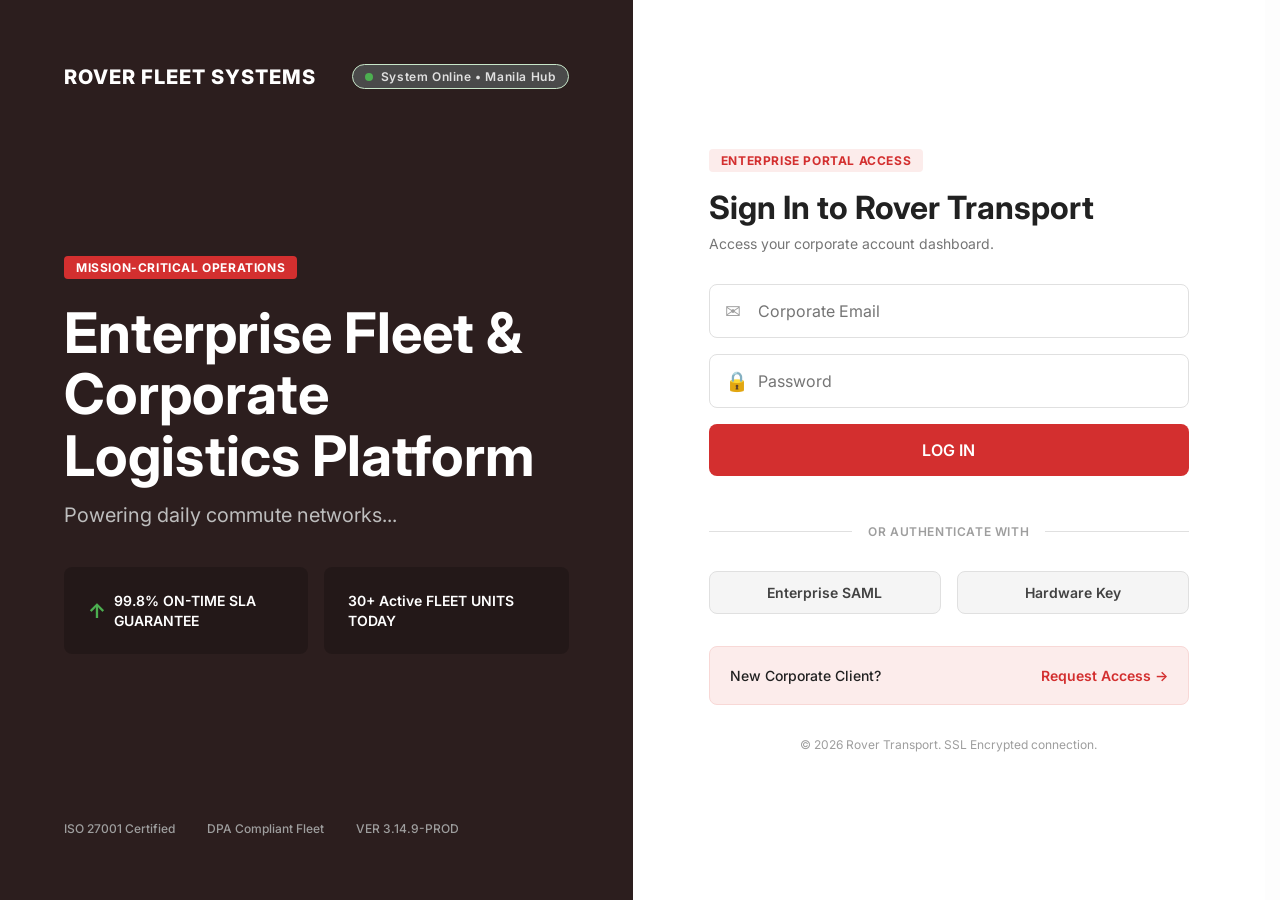
==== active-bookings.html @ 235c9299 "feat(client): implement PB-005/006/017 Active Bookings module with live telematics tracker" ====
<!DOCTYPE html>
<html lang="en">
<head>
    <meta charset="UTF-8">
    <meta name="viewport" content="width=device-width, initial-scale=1.0">
    <title>ROVER | Active Bookings & Live Dispatches</title>
    <link rel="preconnect" href="https://fonts.googleapis.com">
    <link rel="preconnect" href="https://fonts.gstatic.com" crossorigin>
    <link href="https://fonts.googleapis.com/css2?family=Inter:wght@400;500;600;700;800&display=swap" rel="stylesheet">
    <link rel="stylesheet" href="css/base.css">
    <link rel="stylesheet" href="css/style.css">
</head>
<body>
    <div class="app-layout">
        <!-- Sidebar: Client Enterprise Tier -->
        <aside class="sidebar" style="background-color: #2C1E1E;">
            <div class="sidebar-header" style="display: flex; align-items: center; gap: 0.5rem; padding: 24px 24px 20px 24px; border-bottom: 1px solid rgba(255,255,255,0.08); margin-bottom: 16px;">
                <h2 style="margin: 0; font-size: 22px; font-weight: 800; letter-spacing: 0.05em; color: white;">ROVER</h2>
                <span style="background: rgba(255,255,255,0.1); border: 1px solid rgba(255,255,255,0.2); font-size: 0.65rem; padding: 0.25rem 0.5rem; border-radius: 4px; font-weight: 700; letter-spacing: 0.05em; color: white;">ENTERPRISE</span>
            </div>
            <div style="font-size: 10px; color: #A0A0A0; font-weight: 600; letter-spacing: 0.5px; text-transform: uppercase; padding: 0 24px; margin-bottom: 8px;">CLIENT WORKSPACE</div>
            <nav class="sidebar-nav">
                <a href="client.html" class="nav-item">
                    <svg width="18" height="18" viewBox="0 0 24 24" fill="none" stroke="currentColor" stroke-width="2" stroke-linecap="round" stroke-linejoin="round" style="margin-right: 10px;"><rect x="3" y="3" width="7" height="7"></rect><rect x="14" y="3" width="7" height="7"></rect><rect x="14" y="14" width="7" height="7"></rect><rect x="3" y="14" width="7" height="7"></rect></svg>
                    My Dashboard
                </a>
                <a href="request-service.html" class="nav-item">
                    <svg width="18" height="18" viewBox="0 0 24 24" fill="none" stroke="currentColor" stroke-width="2" stroke-linecap="round" stroke-linejoin="round" style="margin-right: 10px;"><circle cx="12" cy="12" r="10"></circle><line x1="12" y1="8" x2="12" y2="16"></line><line x1="8" y1="12" x2="16" y2="12"></line></svg>
                    Request Service
                </a>
                <a href="active-bookings.html" class="nav-item active" style="background-color: #D32F2F; color: #FFFFFF; display: flex; justify-content: space-between; align-items: center;">
                    <span style="display: flex; align-items: center;">
                        <svg width="18" height="18" viewBox="0 0 24 24" fill="none" stroke="currentColor" stroke-width="2" stroke-linecap="round" stroke-linejoin="round" style="margin-right: 10px;"><rect x="1" y="3" width="15" height="13"></rect><polygon points="16 8 20 8 23 11 23 16 16 16 16 8"></polygon><circle cx="5.5" cy="18.5" r="2.5"></circle><circle cx="18.5" cy="18.5" r="2.5"></circle></svg>
                        Active Bookings
                    </span>
                    <span style="background: rgba(255,255,255,0.25); padding: 2px 7px; border-radius: 10px; font-size: 11px; font-weight: 700;">3</span>
                </a>
                <a href="#" class="nav-item">
                    <svg width="18" height="18" viewBox="0 0 24 24" fill="none" stroke="currentColor" stroke-width="2" stroke-linecap="round" stroke-linejoin="round" style="margin-right: 10px;"><rect x="2" y="5" width="20" height="14" rx="2"></rect><line x1="2" y1="10" x2="22" y2="10"></line></svg>
                    Billing &amp; Invoices
                </a>
            </nav>
            <div class="sidebar-footer" style="display: flex; flex-direction: column; gap: 1rem; border-top: 1px solid rgba(255,255,255,0.08); padding: 18px 24px; margin-top: auto;">
                <div style="display: flex; align-items: center; justify-content: space-between;">
                    <div style="display: flex; align-items: center; gap: 0.75rem;">
                        <div class="avatar" style="width: 36px; height: 36px; border-radius: 6px; background: #212121; color: #FFFFFF; display: flex; align-items: center; justify-content: center; font-size: 0.875rem; font-weight: 700; border: 1px solid rgba(255,255,255,0.1);">AL</div>
                        <div style="display: flex; flex-direction: column;">
                            <span id="clientCompanyNameDisplay" style="font-size: 0.875rem; font-weight: 600; color: #FFFFFF; line-height: 1.2;">Apex Logistics Global Inc.</span>
                            <span id="clientNameSidebarDisplay" style="font-size: 0.75rem; color: #9E9E9E; margin-top: 4px;">Rowena Mae Castaneda</span>
                        </div>
                    </div>
                    <button id="clientLogoutBtn" class="logout-btn" title="Log Out">
                        <svg width="20" height="20" viewBox="0 0 24 24" fill="none" stroke="currentColor" stroke-width="2" stroke-linecap="round" stroke-linejoin="round">
                            <path d="M9 21H5a2 2 0 0 1-2-2V5a2 2 0 0 1 2-2h4"></path>
                            <polyline points="16 17 21 12 16 7"></polyline>
                            <line x1="21" y1="12" x2="9" y2="12"></line>
                        </svg>
                    </button>
                </div>
            </div>
        </aside>

        <!-- Main Content Area -->
        <main class="main-content active-bookings-view">
            <!-- Top Navigation Bar -->
            <header class="top-nav" style="height: 64px; background: #FFFFFF; border-bottom: 1px solid #EAEAEA; padding: 0 32px; display: flex; justify-content: space-between; align-items: center; margin: -32px -32px 32px -32px;">
                <div class="nav-search-container" style="display: flex; align-items: center; gap: 12px;">
                    <svg width="16" height="16" viewBox="0 0 24 24" fill="none" stroke="#757575" stroke-width="2" stroke-linecap="round" stroke-linejoin="round"><circle cx="11" cy="11" r="8"></circle><line x1="21" y1="21" x2="16.65" y2="16.65"></line></svg>
                    <input type="text" placeholder="Search active bookings, routes, vehicle telemetry..." style="width: 380px; padding: 8px 14px; border: 1px solid #E0E0E0; border-radius: 6px; font-size: 13px; outline: none; background: #FFFFFF; font-family: inherit;">
                </div>
                <div class="nav-right" style="display: flex; align-items: center; gap: 16px;">
                    <div class="badge pill-badge" style="background: #E8F5E9; border-radius: 16px; padding: 6px 14px; font-size: 12px; font-weight: 600; color: #2E7D32; display: flex; align-items: center; gap: 6px; border: 1px solid #C8E6C9;">
                        <span class="status-dot" style="background: #2E7D32; width: 6px; height: 6px; border-radius: 50%; display: inline-block;"></span>
                        Verified Corporate Tier-1 &bull; Active Agreement
                    </div>
                    <a href="#" style="font-size: 13px; color: #616161; text-decoration: none; font-weight: 600;">Support</a>
                    <div style="position: relative; cursor: pointer; color: #757575; font-size: 1.2rem; display: flex; align-items: center;">
                        <svg width="18" height="18" viewBox="0 0 24 24" fill="none" stroke="currentColor" stroke-width="2" stroke-linecap="round" stroke-linejoin="round"><path d="M18 8A6 6 0 0 0 6 8c0 7-3 9-3 9h18s-3-2-3-9"></path><path d="M13.73 21a2 2 0 0 1-3.46 0"></path></svg>
                        <span style="position: absolute; top: -2px; right: -2px; background: #D32F2F; width: 8px; height: 8px; border-radius: 50%; border: 2px solid #FFFFFF;"></span>
                    </div>
                    <div id="topNavAvatar" class="avatar" style="width: 32px; height: 32px; border-radius: 50%; background: #D32F2F; color: white; display: flex; align-items: center; justify-content: center; font-size: 12px; font-weight: 700;">RC</div>
                </div>
            </header>

            <!-- Page Header -->
            <div class="page-header">
                <div>
                    <h1>
                        Active Bookings &amp; Live Dispatches
                        <span class="manifest-count-badge" id="headerManifestBadge">● 3 Active Manifests</span>
                    </h1>
                    <p class="subtext">Real-time telematics, corridor status, and tracking for corporate fleet units in transit.</p>
                </div>
                <div class="header-actions">
                    <button id="refreshTelemetryBtn" class="btn-ghost" title="Refresh GPS Telemetry">
                        <svg id="refreshIconSvg" width="14" height="14" viewBox="0 0 24 24" fill="none" stroke="currentColor" stroke-width="2" stroke-linecap="round" stroke-linejoin="round"><polyline points="23 4 23 10 17 10"></polyline><polyline points="1 20 1 14 7 14"></polyline><path d="M3.51 9a9 9 0 0 1 14.85-3.36L23 10M1 14l4.64 4.36A9 9 0 0 0 20.49 15"></path></svg>
                        Refresh Telemetry
                    </button>
                    <a href="request-service.html" id="newReservationBtn" class="btn-primary">
                        <svg width="14" height="14" viewBox="0 0 24 24" fill="none" stroke="currentColor" stroke-width="2" stroke-linecap="round" stroke-linejoin="round"><circle cx="12" cy="12" r="10"></circle><line x1="12" y1="8" x2="12" y2="16"></line><line x1="8" y1="12" x2="16" y2="12"></line></svg>
                        + New Reservation Request
                    </a>
                </div>
            </div>

            <!-- 3-Column Metrics Grid -->
            <div class="metrics-grid">
                <!-- Card 1 -->
                <div class="metric-card">
                    <div class="metric-card-content">
                        <span class="metric-card-label">LIVE IN-TRANSIT</span>
                        <div class="metric-card-val" id="metricLiveInTransit">2 Units</div>
                        <div class="metric-card-subtext">
                            <span style="color: #1976D2; font-weight: 700;">● GPS Active</span> &bull; NLEX &amp; SLEX Corridors
                        </div>
                    </div>
                    <div class="metric-card-icon-box icon-box-blue">
                        <svg width="22" height="22" viewBox="0 0 24 24" fill="none" stroke="currentColor" stroke-width="2" stroke-linecap="round" stroke-linejoin="round"><rect x="1" y="3" width="15" height="13"></rect><polygon points="16 8 20 8 23 11 23 16 16 16 16 8"></polygon><circle cx="5.5" cy="18.5" r="2.5"></circle><circle cx="18.5" cy="18.5" r="2.5"></circle></svg>
                    </div>
                </div>

                <!-- Card 2 -->
                <div class="metric-card">
                    <div class="metric-card-content">
                        <span class="metric-card-label">CONFIRMED &amp; STAGED</span>
                        <div class="metric-card-val" id="metricConfirmedStaged">1 Unit</div>
                        <div class="metric-card-subtext">
                            <span style="color: #2E7D32; font-weight: 700;">✓ Manila Hub Bay 4</span> &bull; Boarding 17:30 PHT
                        </div>
                    </div>
                    <div class="metric-card-icon-box icon-box-green">
                        <svg width="22" height="22" viewBox="0 0 24 24" fill="none" stroke="currentColor" stroke-width="2" stroke-linecap="round" stroke-linejoin="round"><path d="M22 11.08V12a10 10 0 1 1-5.93-9.14"></path><polyline points="22 4 12 14.01 9 11.01"></polyline></svg>
                    </div>
                </div>

                <!-- Card 3 -->
                <div class="metric-card">
                    <div class="metric-card-content">
                        <span class="metric-card-label">ACTIVE PASSENGERS</span>
                        <div class="metric-card-val" id="metricActivePassengers">26 Pax</div>
                        <div class="metric-card-subtext">
                            <span style="color: #616161; font-weight: 600;">Executive Shuttle</span> &bull; Airport Transfer
                        </div>
                    </div>
                    <div class="metric-card-icon-box icon-box-red">
                        <svg width="22" height="22" viewBox="0 0 24 24" fill="none" stroke="currentColor" stroke-width="2" stroke-linecap="round" stroke-linejoin="round"><path d="M17 21v-2a4 4 0 0 0-4-4H5a4 4 0 0 0-4 4v2"></path><circle cx="9" cy="7" r="4"></circle><path d="M23 21v-2a4 4 0 0 0-3-3.87"></path><path d="M16 3.13a4 4 0 0 1 0 7.75"></path></svg>
                    </div>
                </div>
            </div>

            <!-- Featured Live Trip Tracker Card -->
            <div class="live-tracker-card">
                <!-- Title Bar -->
                <div class="tracker-header">
                    <div class="tracker-title-wrap">
                        <span class="pulse-badge"><span class="pulse-dot"></span> Live Transit Telemetry</span>
                        <h2 class="tracker-title" style="margin: 0;">Trip #RQ-1038 &bull; Manila &rarr; Clark Hub Corridor</h2>
                    </div>
                    <div class="eta-badge">
                        <svg width="14" height="14" viewBox="0 0 24 24" fill="none" stroke="currentColor" stroke-width="2" stroke-linecap="round" stroke-linejoin="round"><circle cx="12" cy="12" r="10"></circle><polyline points="12 6 12 12 16 14"></polyline></svg>
                        <span>Estimated Arrival: 45 min (13:15 PHT)</span>
                    </div>
                </div>

                <!-- Horizontal Waypoint Progress Bar -->
                <div class="tracker-progress-wrapper">
                    <div class="progress-timeline">
                        <div class="progress-track-bg">
                            <div class="progress-track-fill" id="telemetryProgressBar"></div>
                            <div class="progress-marker-origin" title="Origin: Port of Manila"></div>
                            <div class="progress-marker-current" id="telemetryMarkerCurrent" title="Current Location"></div>
                            <div class="current-pos-pill" id="telemetrySpeedPill">Current &bull; 84 km/h at NLEX Bocaue Toll Plaza</div>
                            <div class="progress-marker-dest" title="Destination: Clark Logistics Hub"></div>
                        </div>
                    </div>
                    <div class="waypoint-labels">
                        <div>
                            <strong>Port of Manila Gate 4</strong>
                            <span>Departed: 07:30 PHT</span>
                        </div>
                        <div style="text-align: center; color: #0284C7; font-weight: 600;">
                            <span>NLEX Bocaue KM 27+400</span>
                        </div>
                        <div style="text-align: right;">
                            <strong>Clark Logistics Hub Terminal 2</strong>
                            <span>ETA: 13:15 PHT (Scheduled 13:30)</span>
                        </div>
                    </div>
                </div>

                <!-- Lower Section Grid: GPS Map & Detail Subcards -->
                <div class="tracker-content-grid">
                    <!-- Left: GPS Map Simulation -->
                    <div class="gps-map-placeholder">
                        <div class="map-grid-overlay"></div>
                        <div class="map-route-line"></div>
                        <div class="map-vehicle-blip"></div>
                        <div class="map-overlay-tag top-left">
                            <span style="color: #38BDF8; font-size: 14px;">●</span>
                            <span>GPS Live &bull; 14.8012&deg; N, 120.9328&deg; E</span>
                        </div>
                        <div class="map-overlay-tag bottom-right">
                            NLEX Bocaue Corridor &bull; Smooth Traffic Flow
                        </div>
                    </div>

                    <!-- Right: Asset & Driver Details -->
                    <div class="tracker-details-col">
                        <!-- Asset Subcard -->
                        <div class="detail-subcard">
                            <div>
                                <div class="detail-subcard-title">ASSIGNED FLEET ASSET</div>
                                <div class="detail-subcard-main">Toyota HiAce Commuter &bull; NVA-1234</div>
                                <div class="detail-subcard-sub">High-Roof Passenger Van &bull; Unit RV-VAN-104 &bull; 14 PAX MAX</div>
                            </div>
                            <div style="text-align: right; display: flex; flex-direction: column; gap: 4px;">
                                <span style="background: #E8F5E9; color: #2E7D32; padding: 2px 8px; border-radius: 4px; font-size: 11px; font-weight: 700;">Fuel: 82%</span>
                                <span style="background: #E3F2FD; color: #1976D2; padding: 2px 8px; border-radius: 4px; font-size: 11px; font-weight: 700;">Telematics OK</span>
                            </div>
                        </div>

                        <!-- Driver Subcard -->
                        <div class="detail-subcard">
                            <div style="display: flex; align-items: center; gap: 12px;">
                                <div style="width: 40px; height: 40px; border-radius: 50%; background: #D32F2F; color: white; display: flex; align-items: center; justify-content: center; font-weight: 700; font-size: 14px;">ES</div>
                                <div>
                                    <div class="detail-subcard-title">DUTY DRIVER</div>
                                    <div class="detail-subcard-main">Eduardo Santos</div>
                                    <div class="detail-subcard-sub">ID: RVR-FLT-0382 &bull; Tier-1 Clear</div>
                                </div>
                            </div>
                            <div style="text-align: right;">
                                <span style="color: #F59E0B; font-weight: 800; font-size: 13px;">&#9733; 4.9</span>
                                <div style="font-size: 11px; color: #757575;">184 Corporate Trips</div>
                            </div>
                        </div>

                        <!-- Action Buttons -->
                        <div class="tracker-actions-row">
                            <button id="callDriverDeskBtn" class="btn-ghost" style="padding: 10px 14px;">
                                <svg width="14" height="14" viewBox="0 0 24 24" fill="none" stroke="currentColor" stroke-width="2" stroke-linecap="round" stroke-linejoin="round"><path d="M22 16.92v3a2 2 0 0 1-2.18 2 19.79 19.79 0 0 1-8.63-3.07 19.5 19.5 0 0 1-6-6 19.79 19.79 0 0 1-3.07-8.67A2 2 0 0 1 4.11 2h3a2 2 0 0 1 2 1.72 12.84 12.84 0 0 0 .7 2.81 2 2 0 0 1-.45 2.11L8.09 9.91a16 16 0 0 0 6 6l1.27-1.27a2 2 0 0 1 2.11-.45 12.84 12.84 0 0 0 2.81.7A2 2 0 0 1 22 16.92z"></path></svg>
                                Call Driver Staging Desk
                            </button>
                            <a href="reservation-details.html?id=RQ-1038" id="inspectManifestBtn" class="btn-primary" style="padding: 10px 14px;">
                                Inspect Full Route Manifest &rarr;
                            </a>
                        </div>
                    </div>
                </div>
            </div>

            <!-- Detailed Data Table Card -->
            <div class="table-card">
                <!-- Toolbar -->
                <div class="table-toolbar">
                    <div style="display: flex; align-items: center; gap: 16px; flex-wrap: wrap;">
                        <h3 style="margin: 0; font-size: 15px; font-weight: 700; color: #212121;">Active Fleet Manifests &amp; Booking Registry</h3>
                        <div class="tab-filters">
                            <button id="tabAllActive" class="tab-btn active">All Active (3)</button>
                            <button id="tabInTransit" class="tab-btn">In Transit (2)</button>
                            <button id="tabStaged" class="tab-btn">Staged (1)</button>
                        </div>
                    </div>
                    <div>
                        <input type="text" id="activeBookingsSearchInput" class="table-search-input" placeholder="Search Booking ID, vehicle, driver, or route...">
                    </div>
                </div>

                <!-- Table -->
                <table class="data-table">
                    <thead>
                        <tr>
                            <th>BOOKING ID</th>
                            <th>VEHICLE</th>
                            <th>DRIVER</th>
                            <th>CORRIDOR / ROUTE</th>
                            <th>SCHEDULE</th>
                            <th>STATUS</th>
                            <th>ACTIONS</th>
                        </tr>
                    </thead>
                    <tbody id="activeBookingsTableBody">
                        <!-- Populated via js/active-bookings.js -->
                    </tbody>
                </table>

                <!-- Table Pagination -->
                <div class="table-pagination">
                    <span id="activePaginationInfo">Showing 1 to 3 of 3 active trips</span>
                    <div class="pagination-btns">
                        <button class="pagination-btn" disabled>Previous</button>
                        <button class="pagination-btn active">1</button>
                        <button class="pagination-btn" disabled>Next</button>
                    </div>
                </div>
            </div>

            <!-- Governance Footer -->
            <footer class="governance-footer">
                <div class="governance-left">
                    <svg width="16" height="16" viewBox="0 0 24 24" fill="none" stroke="#D32F2F" stroke-width="2" stroke-linecap="round" stroke-linejoin="round"><path d="M12 22s8-4 8-10V5l-8-3-8 3v7c0 6 8 10 8 10z"></path></svg>
                    <span>Rover Enterprise Security &amp; DPA Governance &bull; All fleet telematic coordinates encrypted and retained under RA 10173 compliance standards.</span>
                </div>
                <div class="governance-right">
                    SEC Reg: CS202109482-C &bull; BIR Form 2303 Corporate Master Agreement Active
                </div>
            </footer>
        </main>
    </div>

    <script src="js/db.js"></script>
    <script src="js/active-bookings.js"></script>
</body>
</html>
---- css/base.css ----
@import url('https://fonts.googleapis.com/css2?family=Inter:wght@400;500;600;700;800&display=swap');

/* ==========================================================================
   ROVER FLEET SYSTEMS - BASE FOUNDATION STYLESHEET (css/base.css)
   Scoped Multi-Page Architecture (MPA)
   ========================================================================== */

:root {
    --color-primary: #D32F2F;
    --color-primary-hover: #B71C1C;
    --color-sidebar: #2C1E1E;
    --color-sidebar-hover: rgba(255, 255, 255, 0.04);
    --color-sidebar-border: rgba(255, 255, 255, 0.08);
    --color-bg: #FDFDFD;
    --color-surface: #FFFFFF;
    --color-text-main: #212121;
    --color-text-muted: #757575;
    --color-text-subtle: #9E9E9E;
    --color-border: #EAEAEA;
    --color-border-input: #E0E0E0;
    --color-success: #2E7D32;
    --color-success-bg: #E8F5E9;
    --color-warning: #E65100;
    --color-warning-bg: #FFF3E0;
    --font-sans: 'Inter', -apple-system, BlinkMacSystemFont, 'Segoe UI', Roboto, Helvetica, Arial, sans-serif;
}

/* 1. Global Reset & Box Sizing */
*, *::before, *::after {
    box-sizing: border-box;
    margin: 0;
    padding: 0;
}

html {
    scrollbar-gutter: stable;
    overflow-y: scroll;
}

html, body {
    min-height: 100%;
    font-family: var(--font-sans);
    background-color: var(--color-bg);
    color: var(--color-text-main);
    -webkit-font-smoothing: antialiased;
    -moz-osx-font-smoothing: grayscale;
}

button, input, select, textarea {
    font-family: inherit;
}

/* 2. Core Layout Grids */
.admin-layout, .app-layout, .client-layout {
    display: grid;
    grid-template-columns: 260px 1fr;
    min-height: 100vh;
    width: 100%;
    background-color: var(--color-bg);
    color: var(--color-text-main);
}

/* 3. Base Sidebar Architecture (260px Fixed) */
.sidebar {
    position: fixed;
    top: 0;
    left: 0;
    width: 260px;
    height: 100vh;
    background-color: var(--color-sidebar);
    color: #FFFFFF;
    display: flex;
    flex-direction: column;
    padding: 0;
    border-right: 1px solid rgba(0, 0, 0, 0.2);
    box-sizing: border-box;
    z-index: 100;
}

.sidebar-header {
    padding: 24px 24px 20px 24px;
    border-bottom: 1px solid var(--color-sidebar-border);
    margin-bottom: 16px;
    box-sizing: border-box;
}

.sidebar-header h2, .sidebar-header .logo {
    font-size: 22px;
    font-weight: 800;
    letter-spacing: 0.05em;
    line-height: 1.2;
    margin: 0 0 4px 0;
    color: #FFFFFF;
}

.sidebar-header .subtext, .sidebar-header #sidebarSubtext {
    font-size: 10px;
    font-weight: 600;
    color: #A0A0A0;
    letter-spacing: 0.5px;
    text-transform: uppercase;
    margin: 0;
}

.sidebar-nav {
    display: flex;
    flex-direction: column;
    flex: 1;
    overflow-y: auto;
    scrollbar-width: none;
    -ms-overflow-style: none;
}

.sidebar-nav::-webkit-scrollbar {
    display: none;
}

.sidebar-nav a, .nav-item, .nav-link {
    padding: 12px 24px;
    color: #A0A0A0;
    text-decoration: none;
    font-weight: 500;
    font-size: 13.5px;
    line-height: 1.4;
    display: block;
    transition: all 0.15s ease;
    border-left: none !important;
    box-sizing: border-box;
}

.sidebar-nav a:hover, .nav-item:hover, .nav-link:hover {
    color: #FFFFFF;
    background-color: var(--color-sidebar-hover);
}

.sidebar-nav a.active, .nav-item.active, .nav-link.active {
    background-color: var(--color-primary) !important;
    color: #FFFFFF !important;
    font-weight: 600;
    border-left: none !important;
}

.sidebar-footer {
    padding: 18px 24px;
    border-top: 1px solid var(--color-sidebar-border);
    display: flex;
    justify-content: space-between;
    align-items: center;
    font-size: 0.75rem;
    color: #9E9E9E;
    margin-top: auto;
    box-sizing: border-box;
}

.logout-btn {
    background: none;
    border: none;
    color: #9E9E9E;
    cursor: pointer;
    display: flex;
    align-items: center;
    justify-content: center;
    padding: 4px;
    transition: color 0.2s;
}

.logout-btn:hover {
    color: #FFFFFF;
}

/* 4. Base Main Content & Top Navigation (64px Locked) */
.main-content {
    grid-column: 2;
    display: flex;
    flex-direction: column;
    min-height: 100vh;
    width: 100%;
    background-color: var(--color-bg);
    padding: 0;
    box-sizing: border-box;
}

.top-nav {
    height: 64px;
    min-height: 64px;
    max-height: 64px;
    border-bottom: 1px solid var(--color-border);
    padding: 0 32px;
    display: flex;
    justify-content: space-between;
    align-items: center;
    background-color: var(--color-surface);
    box-sizing: border-box;
    width: 100%;
}

.top-nav-right, .user-meta {
    display: flex;
    align-items: center;
    gap: 1.25rem;
}

.search-bar input {
    padding: 8px 14px;
    border: 1px solid var(--color-border-input);
    border-radius: 6px;
    width: 380px;
    font-family: inherit;
    font-size: 13px;
    outline: none;
    background: #FFFFFF;
    transition: border-color 0.2s;
}

.search-bar input:focus {
    border-color: var(--color-primary);
}

.timestamp {
    font-size: 12px;
    color: #64748B;
    font-weight: 500;
}

.avatar {
    width: 32px;
    height: 32px;
    background-color: var(--color-sidebar);
    color: white;
    border-radius: 50%;
    display: flex;
    align-items: center;
    justify-content: center;
    font-weight: 700;
    font-size: 12px;
}

/* 5. Base Badges & Indicators */
.badge {
    font-size: 0.75rem;
    font-weight: 700;
    letter-spacing: 0.05em;
    padding: 0.25rem 0.75rem;
    border-radius: 4px;
    display: inline-block;
}

.pill-badge {
    background-color: var(--color-success-bg);
    border: 1px solid #C8E6C9;
    border-radius: 16px;
    display: flex;
    align-items: center;
    gap: 6px;
    color: var(--color-success);
    font-weight: 600;
    font-size: 12px;
    padding: 6px 14px;
}

.status-dot {
    width: 6px;
    height: 6px;
    background-color: var(--color-success);
    border-radius: 50%;
    display: inline-block;
}

.green-badge {
    background-color: var(--color-success-bg);
    color: var(--color-success);
    border: 1px solid #C8E6C9;
}

.red-badge {
    background-color: var(--color-primary);
    color: white;
}

/* 6. Base Workspace Containers & Buttons */
.workspace-container, .dashboard-container {
    padding: 32px;
    flex: 1;
    width: 100%;
    box-sizing: border-box;
}

.breadcrumbs {
    font-size: 0.75rem;
    color: #757575;
    letter-spacing: 0.05em;
    font-weight: 600;
    margin-bottom: 0.5rem;
    text-transform: uppercase;
}

.page-header {
    display: flex;
    justify-content: space-between;
    align-items: flex-end;
    margin-bottom: 2rem;
}

.header-left h1 {
    font-size: 2rem;
    font-weight: 700;
    color: #212121;
}

.header-actions {
    display: flex;
    gap: 1rem;
    align-items: center;
}

.btn-primary {
    padding: 0.75rem 1.25rem;
    background-color: var(--color-primary);
    color: #FFFFFF;
    border: none;
    border-radius: 8px;
    font-weight: 600;
    font-size: 0.875rem;
    cursor: pointer;
    transition: background-color 0.2s;
    font-family: inherit;
}

.btn-primary:hover {
    background-color: var(--color-primary-hover);
}

.btn-primary-small {
    background-color: var(--color-primary);
    color: #FFFFFF;
    border: none;
    padding: 0.75rem 1.25rem;
    border-radius: 8px;
    font-weight: 600;
    font-size: 0.875rem;
    cursor: pointer;
    transition: background-color 0.2s;
    font-family: inherit;
}

.btn-primary-small:hover {
    background-color: var(--color-primary-hover);
}

.btn-ghost {
    background: transparent;
    border: 1px solid var(--color-border-input);
    color: #424242;
    padding: 0.75rem 1.25rem;
    border-radius: 8px;
    font-weight: 600;
    font-size: 0.875rem;
    cursor: pointer;
    transition: all 0.2s;
    font-family: inherit;
}

.btn-ghost:hover {
    background-color: #F5F5F5;
}

/* 7. Base Modal Overlay Architecture & Universal Dialog System */
.modal-overlay {
    position: fixed;
    top: 0;
    left: 0;
    width: 100vw;
    height: 100vh;
    background-color: rgba(0, 0, 0, 0.6);
    display: none;
    justify-content: center;
    align-items: center;
    z-index: 1000;
}

.modal-overlay.active, 
.modal-overlay[style*="display: flex"] {
    display: flex;
}

.modal-content {
    background-color: var(--color-surface, #FFFFFF);
    padding: 2.5rem;
    border-radius: 12px;
    width: 100%;
    max-width: 450px;
    box-shadow: 0 10px 30px rgba(0, 0, 0, 0.2);
    box-sizing: border-box;
    position: relative;
}

.modal-content h2, 
.modal-content h3 {
    font-size: 1.5rem;
    font-weight: 700;
    color: #212121;
    margin-bottom: 0.5rem;
}

.modal-subtext {
    font-size: 0.875rem;
    color: #757575;
    margin-bottom: 2rem;
    line-height: 1.4;
}

/* Universal Form Groups (Users Provisioning & Admin Dialogs) */
.form-group {
    margin-bottom: 1.5rem;
    display: flex;
    flex-direction: column;
}

.form-group label {
    display: block;
    font-size: 0.75rem;
    font-weight: 600;
    color: #424242;
    margin-bottom: 0.5rem;
    letter-spacing: 0.02em;
}

.form-group input,
.form-group select,
.form-group textarea {
    width: 100%;
    padding: 0.75rem 1rem;
    border: 1px solid var(--color-border-input, #E0E0E0);
    border-radius: 8px;
    font-family: inherit;
    font-size: 0.875rem;
    color: #212121;
    outline: none;
    box-sizing: border-box;
    background-color: #FFFFFF;
    transition: border-color 0.2s, box-shadow 0.2s;
}

.form-group input:focus,
.form-group select:focus,
.form-group textarea:focus {
    border-color: var(--color-primary, #D32F2F);
    box-shadow: 0 0 0 2px rgba(211, 47, 47, 0.1);
}

.modal-actions {
    display: flex;
    justify-content: flex-end;
    gap: 1rem;
    margin-top: 2.5rem;
    align-items: center;
}

/* Universal Modal Labels & Inputs (Client Reservation Gateway PB-005) */
.modal-label {
    display: block;
    font-size: 12px;
    font-weight: 600;
    color: #424242;
    margin-bottom: 6px;
    letter-spacing: 0.02em;
}

.modal-input {
    width: 100%;
    padding: 8px 12px;
    border: 1px solid var(--color-border-input, #E0E0E0);
    border-radius: 6px;
    font-family: inherit;
    font-size: 13px;
    color: #212121;
    outline: none;
    box-sizing: border-box;
    transition: border-color 0.2s, box-shadow 0.2s;
    background: #FFFFFF;
}

.modal-input:focus {
    border-color: #C62828;
    box-shadow: 0 0 0 2px rgba(198, 40, 40, 0.1);
}

select.modal-input, 
select.unit-select-vehicle, 
select.unit-select-driver {
    appearance: auto;
    cursor: pointer;
    background-color: #FFFFFF;
}

input[type="datetime-local"].modal-input {
    color-scheme: light;
    min-height: 38px;
    cursor: pointer;
}
---- css/style.css ----
/* ==========================================================================
   ROVER FLEET SYSTEMS - ACTIVE BOOKINGS & LIVE TELEMETRY STYLES (css/style.css)
   PB-005 / PB-006 / PB-017 Client Portal Module
   Scoped under .active-bookings-view
   Zero rule overrides (no !important)
   ========================================================================== */

:root {
    --status-in-transit-bg: #E3F2FD;
    --status-in-transit-text: #1565C0;
    --status-in-transit-border: #BBDEFB;
    --status-staged-bg: #E8F5E9;
    --status-staged-text: #2E7D32;
    --status-staged-border: #C8E6C9;
    --status-boarding-bg: #FFF3E0;
    --status-boarding-text: #E65100;
    --status-boarding-border: #FFE082;
    --telemetry-accent-blue: #1976D2;
    --map-dark-bg: #111827;
    --map-route-color: #38BDF8;
}

.active-bookings-view {
    display: flex;
    flex-direction: column;
    min-height: 100vh;
    background-color: #FDFDFD;
    padding: 32px;
}

/* Page Header */
.active-bookings-view .page-header {
    display: flex;
    justify-content: space-between;
    align-items: flex-start;
    margin-bottom: 24px;
    flex-wrap: wrap;
    gap: 16px;
}

.active-bookings-view .page-header h1 {
    font-size: 24px;
    font-weight: 700;
    color: #212121;
    margin: 0;
    display: flex;
    align-items: center;
    gap: 12px;
    flex-wrap: wrap;
}

.active-bookings-view .page-header .subtext {
    font-size: 13px;
    color: #757575;
    margin-top: 6px;
    margin-bottom: 0;
}

.active-bookings-view .manifest-count-badge {
    background: #FFEBEE;
    color: #D32F2F;
    border: 1px solid #FFCDD2;
    padding: 4px 10px;
    border-radius: 12px;
    font-size: 11.5px;
    font-weight: 700;
    letter-spacing: 0.02em;
    display: inline-flex;
    align-items: center;
    gap: 5px;
}

.active-bookings-view .header-actions {
    display: flex;
    align-items: center;
    gap: 12px;
}

.active-bookings-view .btn-ghost {
    padding: 9px 16px;
    border: 1px solid #E0E0E0;
    border-radius: 6px;
    background: #FFFFFF;
    font-size: 13px;
    font-weight: 600;
    color: #424242;
    cursor: pointer;
    display: inline-flex;
    align-items: center;
    gap: 8px;
    transition: all 0.2s;
}

.active-bookings-view .btn-ghost:hover {
    background: #F5F5F5;
    border-color: #BDBDBD;
}

.active-bookings-view .btn-primary {
    padding: 9px 18px;
    background: #D32F2F;
    color: #FFFFFF;
    border: none;
    border-radius: 6px;
    font-size: 13px;
    font-weight: 600;
    cursor: pointer;
    display: inline-flex;
    align-items: center;
    gap: 6px;
    text-decoration: none;
    transition: background-color 0.2s;
}

.active-bookings-view .btn-primary:hover {
    background: #B71C1C;
}

/* 3-Column Metrics Grid */
.active-bookings-view .metrics-grid {
    display: grid;
    grid-template-columns: repeat(3, 1fr);
    gap: 20px;
    margin-bottom: 24px;
}

.active-bookings-view .metric-card {
    background: #FFFFFF;
    border: 1px solid #EAEAEA;
    border-radius: 10px;
    padding: 22px 24px;
    box-shadow: 0 2px 4px rgba(0, 0, 0, 0.02);
    display: flex;
    justify-content: space-between;
    align-items: flex-start;
}

.active-bookings-view .metric-card-content {
    display: flex;
    flex-direction: column;
}

.active-bookings-view .metric-card-label {
    font-size: 11.5px;
    font-weight: 700;
    color: #757575;
    letter-spacing: 0.05em;
    text-transform: uppercase;
    margin-bottom: 8px;
}

.active-bookings-view .metric-card-val {
    font-size: 32px;
    font-weight: 800;
    color: #212121;
    line-height: 1.1;
    margin-bottom: 6px;
}

.active-bookings-view .metric-card-subtext {
    font-size: 12px;
    color: #616161;
    display: flex;
    align-items: center;
    gap: 6px;
}

.active-bookings-view .metric-card-icon-box {
    width: 44px;
    height: 44px;
    border-radius: 8px;
    display: flex;
    align-items: center;
    justify-content: center;
    font-size: 20px;
    flex-shrink: 0;
}

.active-bookings-view .icon-box-blue {
    background: #E3F2FD;
    color: #1976D2;
}

.active-bookings-view .icon-box-green {
    background: #E8F5E9;
    color: #2E7D32;
}

.active-bookings-view .icon-box-red {
    background: #FFEBEE;
    color: #D32F2F;
}

/* Featured Live Trip Tracker Card */
.active-bookings-view .live-tracker-card {
    background: #FFFFFF;
    border: 1px solid #E0E0E0;
    border-radius: 10px;
    padding: 24px;
    box-shadow: 0 4px 12px rgba(0, 0, 0, 0.03);
    margin-bottom: 28px;
}

.active-bookings-view .tracker-header {
    display: flex;
    justify-content: space-between;
    align-items: center;
    margin-bottom: 20px;
    flex-wrap: wrap;
    gap: 12px;
}

.active-bookings-view .tracker-title-wrap {
    display: flex;
    align-items: center;
    gap: 10px;
    flex-wrap: wrap;
}

.active-bookings-view .tracker-title {
    font-size: 16px;
    font-weight: 700;
    color: #212121;
}

.active-bookings-view .pulse-badge {
    background: #E3F2FD;
    color: #1565C0;
    border: 1px solid #BBDEFB;
    padding: 3px 9px;
    border-radius: 12px;
    font-size: 11px;
    font-weight: 700;
    display: inline-flex;
    align-items: center;
    gap: 6px;
}

.active-bookings-view .pulse-dot {
    width: 7px;
    height: 7px;
    background: #1976D2;
    border-radius: 50%;
    display: inline-block;
    animation: livePulse 2s infinite ease-in-out;
}

@keyframes livePulse {
    0% { transform: scale(0.95); box-shadow: 0 0 0 0 rgba(25, 118, 210, 0.7); }
    70% { transform: scale(1.1); box-shadow: 0 0 0 6px rgba(25, 118, 210, 0); }
    100% { transform: scale(0.95); box-shadow: 0 0 0 0 rgba(25, 118, 210, 0); }
}

.active-bookings-view .eta-badge {
    background: #FFF8E1;
    color: #F57F17;
    border: 1px solid #FFE082;
    padding: 4px 10px;
    border-radius: 6px;
    font-size: 12px;
    font-weight: 700;
    display: inline-flex;
    align-items: center;
    gap: 6px;
}

/* Horizontal Waypoint Progress Bar */
.active-bookings-view .tracker-progress-wrapper {
    background: #F8FAFC;
    border: 1px solid #E2E8F0;
    border-radius: 8px;
    padding: 20px 24px;
    margin-bottom: 20px;
}

.active-bookings-view .progress-timeline {
    position: relative;
    margin: 20px 0 10px 0;
}

.active-bookings-view .progress-track-bg {
    width: 100%;
    height: 6px;
    background: #E2E8F0;
    border-radius: 4px;
    position: relative;
}

.active-bookings-view .progress-track-fill {
    position: absolute;
    left: 0;
    top: 0;
    height: 100%;
    width: 58%;
    background: linear-gradient(90deg, #1976D2, #0284C7);
    border-radius: 4px;
}

.active-bookings-view .progress-marker-origin {
    position: absolute;
    left: 0;
    top: 50%;
    transform: translate(-50%, -50%);
    width: 14px;
    height: 14px;
    border-radius: 50%;
    background: #1976D2;
    border: 3px solid #FFFFFF;
    box-shadow: 0 2px 4px rgba(0, 0, 0, 0.2);
}

.active-bookings-view .progress-marker-current {
    position: absolute;
    left: 58%;
    top: 50%;
    transform: translate(-50%, -50%);
    width: 20px;
    height: 20px;
    border-radius: 50%;
    background: #0284C7;
    border: 4px solid #FFFFFF;
    box-shadow: 0 0 0 3px rgba(2, 132, 199, 0.4), 0 2px 4px rgba(0,0,0,0.25);
    z-index: 2;
}

.active-bookings-view .progress-marker-dest {
    position: absolute;
    right: 0;
    top: 50%;
    transform: translate(50%, -50%);
    width: 14px;
    height: 14px;
    border-radius: 50%;
    background: #94A3B8;
    border: 3px solid #FFFFFF;
    box-shadow: 0 2px 4px rgba(0, 0, 0, 0.2);
}

.active-bookings-view .current-pos-pill {
    position: absolute;
    left: 58%;
    top: -34px;
    transform: translateX(-50%);
    background: #0F172A;
    color: #FFFFFF;
    padding: 3px 9px;
    border-radius: 4px;
    font-size: 11px;
    font-weight: 700;
    white-space: nowrap;
    box-shadow: 0 4px 8px rgba(0, 0, 0, 0.2);
}

.active-bookings-view .current-pos-pill::after {
    content: '';
    position: absolute;
    bottom: -4px;
    left: 50%;
    transform: translateX(-50%);
    border-width: 4px 4px 0 4px;
    border-style: solid;
    border-color: #0F172A transparent transparent transparent;
}

.active-bookings-view .waypoint-labels {
    display: flex;
    justify-content: space-between;
    font-size: 12px;
    color: #64748B;
    margin-top: 14px;
}

.active-bookings-view .waypoint-labels strong {
    color: #1E293B;
    display: block;
    font-size: 12.5px;
    margin-bottom: 2px;
}

/* Lower Section Grid: GPS Map & Detail Cards */
.active-bookings-view .tracker-content-grid {
    display: grid;
    grid-template-columns: 1.1fr 1fr;
    gap: 20px;
}

.active-bookings-view .gps-map-placeholder {
    height: 250px;
    border-radius: 8px;
    position: relative;
    overflow: hidden;
    background: linear-gradient(135deg, #1E293B, #0F172A);
    border: 1px solid #334155;
    box-shadow: inset 0 2px 6px rgba(0, 0, 0, 0.3);
}

.active-bookings-view .map-grid-overlay {
    position: absolute;
    inset: 0;
    background-image: radial-gradient(rgba(255, 255, 255, 0.12) 1px, transparent 1px);
    background-size: 24px 24px;
}

.active-bookings-view .map-route-line {
    position: absolute;
    width: 65%;
    height: 4px;
    background: linear-gradient(90deg, #38BDF8, #818CF8);
    top: 50%;
    left: 15%;
    transform: rotate(-12deg);
    box-shadow: 0 0 10px #38BDF8;
}

.active-bookings-view .map-vehicle-blip {
    position: absolute;
    top: 45%;
    left: 52%;
    transform: translate(-50%, -50%);
    width: 14px;
    height: 14px;
    border-radius: 50%;
    background: #38BDF8;
    box-shadow: 0 0 0 6px rgba(56, 189, 248, 0.3), 0 0 12px #38BDF8;
}

.active-bookings-view .map-overlay-tag {
    position: absolute;
    background: rgba(15, 23, 42, 0.85);
    border: 1px solid rgba(255, 255, 255, 0.15);
    backdrop-filter: blur(4px);
    border-radius: 6px;
    padding: 6px 12px;
    color: #FFFFFF;
    font-size: 11.5px;
    font-weight: 600;
}

.active-bookings-view .map-overlay-tag.top-left {
    top: 14px;
    left: 14px;
    display: flex;
    align-items: center;
    gap: 6px;
}

.active-bookings-view .map-overlay-tag.bottom-right {
    bottom: 14px;
    right: 14px;
    color: #38BDF8;
}

/* Detail Subcards */
.active-bookings-view .tracker-details-col {
    display: flex;
    flex-direction: column;
    gap: 14px;
}

.active-bookings-view .detail-subcard {
    background: #F8FAFC;
    border: 1px solid #E2E8F0;
    border-radius: 8px;
    padding: 14px 16px;
    display: flex;
    justify-content: space-between;
    align-items: center;
}

.active-bookings-view .detail-subcard-title {
    font-size: 10.5px;
    font-weight: 700;
    color: #64748B;
    letter-spacing: 0.05em;
    text-transform: uppercase;
    margin-bottom: 4px;
}

.active-bookings-view .detail-subcard-main {
    font-size: 14px;
    font-weight: 700;
    color: #1E293B;
    margin-bottom: 2px;
}

.active-bookings-view .detail-subcard-sub {
    font-size: 12px;
    color: #64748B;
}

.active-bookings-view .tracker-actions-row {
    display: flex;
    gap: 10px;
    margin-top: 6px;
}

.active-bookings-view .tracker-actions-row button,
.active-bookings-view .tracker-actions-row a {
    flex: 1;
    text-align: center;
    justify-content: center;
}

/* Detailed Data Table Card */
.active-bookings-view .table-card {
    background: #FFFFFF;
    border: 1px solid #E0E0E0;
    border-radius: 10px;
    box-shadow: 0 2px 4px rgba(0, 0, 0, 0.02);
    overflow: hidden;
    margin-bottom: 28px;
}

.active-bookings-view .table-toolbar {
    padding: 16px 24px;
    border-bottom: 1px solid #EAEAEA;
    display: flex;
    justify-content: space-between;
    align-items: center;
    flex-wrap: wrap;
    gap: 16px;
    background: #FAFAFA;
}

.active-bookings-view .tab-filters {
    display: flex;
    align-items: center;
    gap: 8px;
}

.active-bookings-view .tab-btn {
    padding: 6px 14px;
    border-radius: 6px;
    font-size: 12.5px;
    font-weight: 600;
    border: 1px solid #E0E0E0;
    background: #FFFFFF;
    color: #616161;
    cursor: pointer;
    transition: all 0.2s;
}

.active-bookings-view .tab-btn:hover {
    border-color: #BDBDBD;
    color: #212121;
}

.active-bookings-view .tab-btn.active {
    background: #212121;
    color: #FFFFFF;
    border-color: #212121;
}

.active-bookings-view .table-search-input {
    padding: 8px 14px;
    border: 1px solid #E0E0E0;
    border-radius: 6px;
    font-size: 13px;
    width: 280px;
    outline: none;
    font-family: inherit;
    background: #FFFFFF;
}

.active-bookings-view .table-search-input:focus {
    border-color: #D32F2F;
}

.active-bookings-view .data-table {
    width: 100%;
    border-collapse: collapse;
    text-align: left;
}

.active-bookings-view .data-table th {
    background: #FAFAFA;
    padding: 12px 20px;
    font-size: 11px;
    font-weight: 700;
    color: #757575;
    letter-spacing: 0.05em;
    border-bottom: 1px solid #EAEAEA;
    text-transform: uppercase;
    white-space: nowrap;
}

.active-bookings-view .data-table td {
    padding: 16px 20px;
    border-bottom: 1px solid #F5F5F5;
    font-size: 13px;
    color: #424242;
    vertical-align: middle;
}

.active-bookings-view .data-table tr:hover td {
    background-color: #FAFAFA;
}

/* Status Pills */
.active-bookings-view .status-pill {
    display: inline-flex;
    align-items: center;
    gap: 6px;
    padding: 4px 10px;
    border-radius: 12px;
    font-size: 11px;
    font-weight: 700;
    white-space: nowrap;
}

.active-bookings-view .pill-in-transit {
    background: var(--status-in-transit-bg);
    color: var(--status-in-transit-text);
    border: 1px solid var(--status-in-transit-border);
}

.active-bookings-view .pill-staged {
    background: var(--status-staged-bg);
    color: var(--status-staged-text);
    border: 1px solid var(--status-staged-border);
}

.active-bookings-view .pill-boarding {
    background: var(--status-boarding-bg);
    color: var(--status-boarding-text);
    border: 1px solid var(--status-boarding-border);
}

.active-bookings-view .btn-table-action {
    color: #D32F2F;
    text-decoration: none;
    font-weight: 600;
    font-size: 13px;
    display: inline-flex;
    align-items: center;
    gap: 4px;
    transition: color 0.2s;
}

.active-bookings-view .btn-table-action:hover {
    color: #B71C1C;
    text-decoration: underline;
}

/* Pagination */
.active-bookings-view .table-pagination {
    display: flex;
    justify-content: space-between;
    align-items: center;
    padding: 14px 24px;
    border-top: 1px solid #EAEAEA;
    font-size: 12px;
    color: #757575;
    background: #FFFFFF;
}

.active-bookings-view .pagination-btns {
    display: flex;
    gap: 6px;
}

.active-bookings-view .pagination-btn {
    padding: 5px 10px;
    border: 1px solid #E0E0E0;
    background: #FFFFFF;
    color: #424242;
    border-radius: 4px;
    font-size: 12px;
    font-weight: 600;
    cursor: pointer;
}

.active-bookings-view .pagination-btn.active {
    background: #1976D2;
    color: #FFFFFF;
    border-color: #1976D2;
}

/* Governance Footer */
.active-bookings-view .governance-footer {
    display: flex;
    justify-content: space-between;
    align-items: center;
    padding-top: 20px;
    border-top: 1px solid #E0E0E0;
    font-size: 12px;
    color: #757575;
    flex-wrap: wrap;
    gap: 12px;
}

.active-bookings-view .governance-left {
    display: flex;
    align-items: center;
    gap: 8px;
}

.active-bookings-view .governance-right {
    font-size: 11.5px;
    color: #9E9E9E;
}

@media (max-width: 1024px) {
    .active-bookings-view .metrics-grid {
        grid-template-columns: 1fr;
    }
    .active-bookings-view .tracker-content-grid {
        grid-template-columns: 1fr;
    }
}
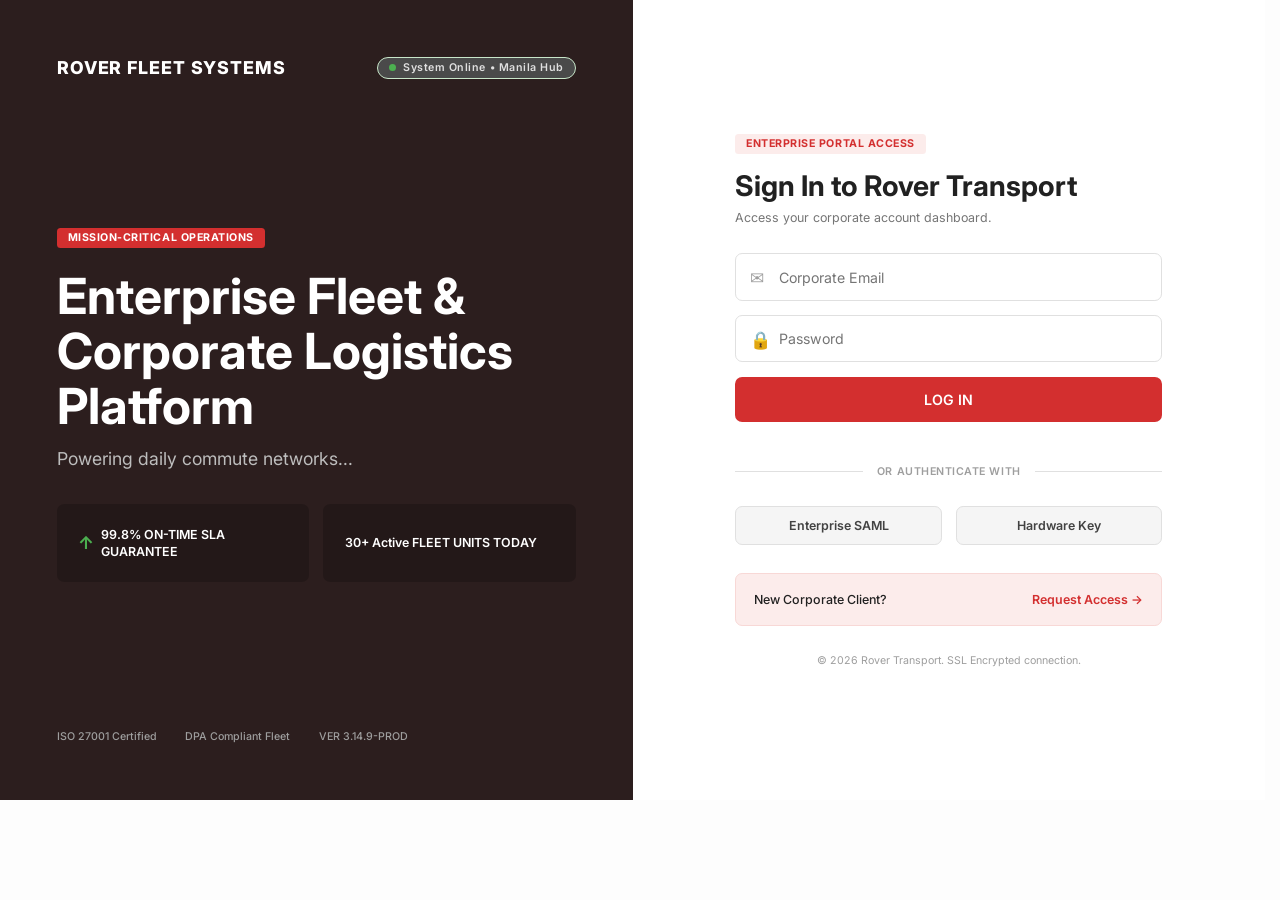
==== commit 1f83e5a5: "feat(kyc-scale): eliminate tier classification and inject dynamic resolution scaling" ====
--- a/active-bookings.html
+++ b/active-bookings.html
@@ -20,11 +20,11 @@
             </div>
             <div style="font-size: 10px; color: #A0A0A0; font-weight: 600; letter-spacing: 0.5px; text-transform: uppercase; padding: 0 24px; margin-bottom: 8px;">CLIENT WORKSPACE</div>
             <nav class="sidebar-nav">
-                <a href="client.html" class="nav-item">
+                <a href="client.html" class="nav-item" style="display: flex; align-items: center;">
                     <svg width="18" height="18" viewBox="0 0 24 24" fill="none" stroke="currentColor" stroke-width="2" stroke-linecap="round" stroke-linejoin="round" style="margin-right: 10px;"><rect x="3" y="3" width="7" height="7"></rect><rect x="14" y="3" width="7" height="7"></rect><rect x="14" y="14" width="7" height="7"></rect><rect x="3" y="14" width="7" height="7"></rect></svg>
                     My Dashboard
                 </a>
-                <a href="request-service.html" class="nav-item">
+                <a href="request-service.html" class="nav-item" style="display: flex; align-items: center;">
                     <svg width="18" height="18" viewBox="0 0 24 24" fill="none" stroke="currentColor" stroke-width="2" stroke-linecap="round" stroke-linejoin="round" style="margin-right: 10px;"><circle cx="12" cy="12" r="10"></circle><line x1="12" y1="8" x2="12" y2="16"></line><line x1="8" y1="12" x2="16" y2="12"></line></svg>
                     Request Service
                 </a>
@@ -35,7 +35,7 @@
                     </span>
                     <span style="background: rgba(255,255,255,0.25); padding: 2px 7px; border-radius: 10px; font-size: 11px; font-weight: 700;">3</span>
                 </a>
-                <a href="#" class="nav-item">
+                <a href="javascript:void(0)" class="nav-item" style="display: flex; align-items: center;">
                     <svg width="18" height="18" viewBox="0 0 24 24" fill="none" stroke="currentColor" stroke-width="2" stroke-linecap="round" stroke-linejoin="round" style="margin-right: 10px;"><rect x="2" y="5" width="20" height="14" rx="2"></rect><line x1="2" y1="10" x2="22" y2="10"></line></svg>
                     Billing &amp; Invoices
                 </a>
@@ -71,9 +71,9 @@
                 <div class="nav-right" style="display: flex; align-items: center; gap: 16px;">
                     <div class="badge pill-badge" style="background: #E8F5E9; border-radius: 16px; padding: 6px 14px; font-size: 12px; font-weight: 600; color: #2E7D32; display: flex; align-items: center; gap: 6px; border: 1px solid #C8E6C9;">
                         <span class="status-dot" style="background: #2E7D32; width: 6px; height: 6px; border-radius: 50%; display: inline-block;"></span>
-                        Verified Corporate Tier-1 &bull; Active Agreement
-                    </div>
-                    <a href="#" style="font-size: 13px; color: #616161; text-decoration: none; font-weight: 600;">Support</a>
+                        Verified Corporate Partner &bull; Active Agreement
+                    </div>
+                    <a href="javascript:void(0)" style="font-size: 13px; color: #616161; text-decoration: none; font-weight: 600;">Support</a>
                     <div style="position: relative; cursor: pointer; color: #757575; font-size: 1.2rem; display: flex; align-items: center;">
                         <svg width="18" height="18" viewBox="0 0 24 24" fill="none" stroke="currentColor" stroke-width="2" stroke-linecap="round" stroke-linejoin="round"><path d="M18 8A6 6 0 0 0 6 8c0 7-3 9-3 9h18s-3-2-3-9"></path><path d="M13.73 21a2 2 0 0 1-3.46 0"></path></svg>
                         <span style="position: absolute; top: -2px; right: -2px; background: #D32F2F; width: 8px; height: 8px; border-radius: 50%; border: 2px solid #FFFFFF;"></span>
@@ -109,9 +109,9 @@
                 <div class="metric-card">
                     <div class="metric-card-content">
                         <span class="metric-card-label">LIVE IN-TRANSIT</span>
-                        <div class="metric-card-val" id="metricLiveInTransit">2 Units</div>
+                        <div class="metric-card-val" id="metricLiveInTransit">1 Trip</div>
                         <div class="metric-card-subtext">
-                            <span style="color: #1976D2; font-weight: 700;">● GPS Active</span> &bull; NLEX &amp; SLEX Corridors
+                            <span style="color: #2E7D32; font-weight: 700;">🟢 En Route Clark</span> &bull; NLEX Corridor
                         </div>
                     </div>
                     <div class="metric-card-icon-box icon-box-blue">
@@ -123,9 +123,9 @@
                 <div class="metric-card">
                     <div class="metric-card-content">
                         <span class="metric-card-label">CONFIRMED &amp; STAGED</span>
-                        <div class="metric-card-val" id="metricConfirmedStaged">1 Unit</div>
+                        <div class="metric-card-val" id="metricConfirmedStaged">2 Trips</div>
                         <div class="metric-card-subtext">
-                            <span style="color: #2E7D32; font-weight: 700;">✓ Manila Hub Bay 4</span> &bull; Boarding 17:30 PHT
+                            <span style="color: #2E7D32; font-weight: 700;">✓ Manila Hub Bay 4</span> &bull; Shift Staged
                         </div>
                     </div>
                     <div class="metric-card-icon-box icon-box-green">
@@ -137,9 +137,9 @@
                 <div class="metric-card">
                     <div class="metric-card-content">
                         <span class="metric-card-label">ACTIVE PASSENGERS</span>
-                        <div class="metric-card-val" id="metricActivePassengers">26 Pax</div>
+                        <div class="metric-card-val" id="metricActivePassengers">42 Pax</div>
                         <div class="metric-card-subtext">
-                            <span style="color: #616161; font-weight: 600;">Executive Shuttle</span> &bull; Airport Transfer
+                            <span style="color: #616161; font-weight: 600;">Corporate Commute</span> &bull; Apex Logistics Team
                         </div>
                     </div>
                     <div class="metric-card-icon-box icon-box-red">
@@ -158,7 +158,7 @@
                     </div>
                     <div class="eta-badge">
                         <svg width="14" height="14" viewBox="0 0 24 24" fill="none" stroke="currentColor" stroke-width="2" stroke-linecap="round" stroke-linejoin="round"><circle cx="12" cy="12" r="10"></circle><polyline points="12 6 12 12 16 14"></polyline></svg>
-                        <span>Estimated Arrival: 45 min (13:15 PHT)</span>
+                        <span>Estimated Arrival: 10:45 AM PHT (32 mins remaining)</span>
                     </div>
                 </div>
 
@@ -166,24 +166,24 @@
                 <div class="tracker-progress-wrapper">
                     <div class="progress-timeline">
                         <div class="progress-track-bg">
-                            <div class="progress-track-fill" id="telemetryProgressBar"></div>
-                            <div class="progress-marker-origin" title="Origin: Port of Manila"></div>
+                            <div class="progress-track-fill" id="telemetryProgressBar" style="width: 68%;"></div>
+                            <div class="progress-marker-origin" title="Origin: Metro Manila Hub"></div>
                             <div class="progress-marker-current" id="telemetryMarkerCurrent" title="Current Location"></div>
                             <div class="current-pos-pill" id="telemetrySpeedPill">Current &bull; 84 km/h at NLEX Bocaue Toll Plaza</div>
-                            <div class="progress-marker-dest" title="Destination: Clark Logistics Hub"></div>
+                            <div class="progress-marker-dest" title="Destination: Clark Logistics Hub Terminal 2"></div>
                         </div>
                     </div>
                     <div class="waypoint-labels">
                         <div>
-                            <strong>Port of Manila Gate 4</strong>
+                            <strong>Metro Manila Hub</strong>
                             <span>Departed: 07:30 PHT</span>
                         </div>
                         <div style="text-align: center; color: #0284C7; font-weight: 600;">
-                            <span>NLEX Bocaue KM 27+400</span>
+                            <span>NLEX Bocaue Toll Plaza</span>
                         </div>
                         <div style="text-align: right;">
                             <strong>Clark Logistics Hub Terminal 2</strong>
-                            <span>ETA: 13:15 PHT (Scheduled 13:30)</span>
+                            <span>ETA: 10:45 AM PHT</span>
                         </div>
                     </div>
                 </div>
@@ -193,8 +193,6 @@
                     <!-- Left: GPS Map Simulation -->
                     <div class="gps-map-placeholder">
                         <div class="map-grid-overlay"></div>
-                        <div class="map-route-line"></div>
-                        <div class="map-vehicle-blip"></div>
                         <div class="map-overlay-tag top-left">
                             <span style="color: #38BDF8; font-size: 14px;">●</span>
                             <span>GPS Live &bull; 14.8012&deg; N, 120.9328&deg; E</span>
@@ -210,8 +208,8 @@
                         <div class="detail-subcard">
                             <div>
                                 <div class="detail-subcard-title">ASSIGNED FLEET ASSET</div>
-                                <div class="detail-subcard-main">Toyota HiAce Commuter &bull; NVA-1234</div>
-                                <div class="detail-subcard-sub">High-Roof Passenger Van &bull; Unit RV-VAN-104 &bull; 14 PAX MAX</div>
+                                <div class="detail-subcard-main">Toyota HiAce Commuter (RV-VAN-112)</div>
+                                <div class="detail-subcard-sub">Plate NVA-1234 &bull; High Roof &bull; 14 PAX MAX</div>
                             </div>
                             <div style="text-align: right; display: flex; flex-direction: column; gap: 4px;">
                                 <span style="background: #E8F5E9; color: #2E7D32; padding: 2px 8px; border-radius: 4px; font-size: 11px; font-weight: 700;">Fuel: 82%</span>
@@ -226,7 +224,7 @@
                                 <div>
                                     <div class="detail-subcard-title">DUTY DRIVER</div>
                                     <div class="detail-subcard-main">Eduardo Santos</div>
-                                    <div class="detail-subcard-sub">ID: RVR-FLT-0382 &bull; Tier-1 Clear</div>
+                                    <div class="detail-subcard-sub">+63 917 555 0192 &bull; Tier-1 Clear</div>
                                 </div>
                             </div>
                             <div style="text-align: right;">
@@ -257,8 +255,8 @@
                         <h3 style="margin: 0; font-size: 15px; font-weight: 700; color: #212121;">Active Fleet Manifests &amp; Booking Registry</h3>
                         <div class="tab-filters">
                             <button id="tabAllActive" class="tab-btn active">All Active (3)</button>
-                            <button id="tabInTransit" class="tab-btn">In Transit (2)</button>
-                            <button id="tabStaged" class="tab-btn">Staged (1)</button>
+                            <button id="tabInTransit" class="tab-btn">In Transit (1)</button>
+                            <button id="tabStaged" class="tab-btn">Staged (2)</button>
                         </div>
                     </div>
                     <div>
@@ -271,11 +269,11 @@
                     <thead>
                         <tr>
                             <th>BOOKING ID</th>
-                            <th>VEHICLE</th>
-                            <th>DRIVER</th>
-                            <th>CORRIDOR / ROUTE</th>
-                            <th>SCHEDULE</th>
-                            <th>STATUS</th>
+                            <th>VEHICLE &amp; ALLOCATION</th>
+                            <th>ASSIGNED DRIVER</th>
+                            <th>ROUTE CORRIDOR</th>
+                            <th>SCHEDULE &amp; TIME</th>
+                            <th>DISPATCH STATUS</th>
                             <th>ACTIONS</th>
                         </tr>
                     </thead>
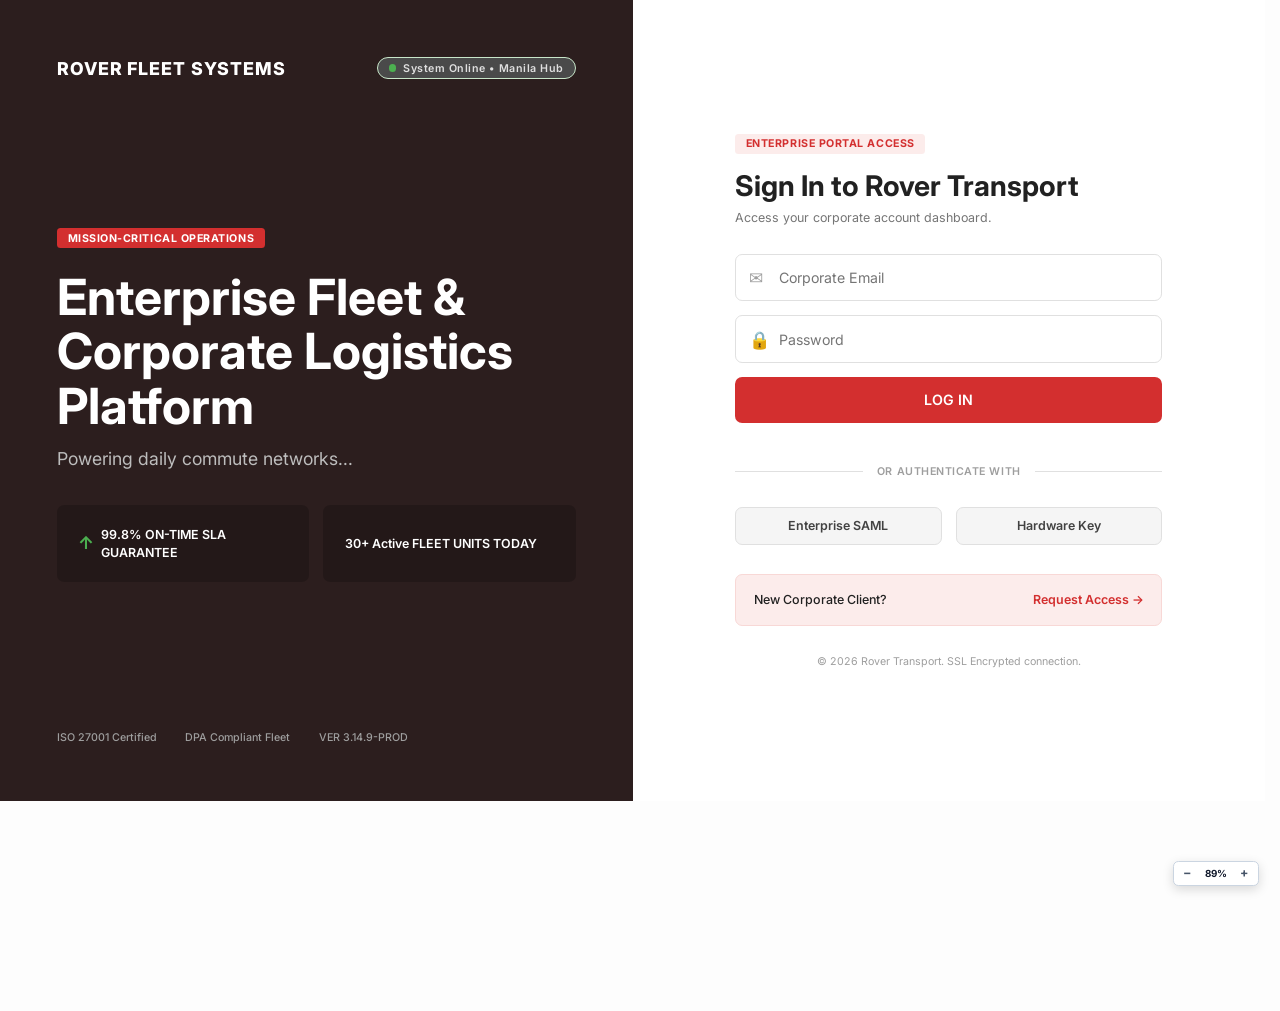
==== commit f0340f3e: "refactor(nomenclature): eliminate tier references and standardize on approved status across reposito" ====
--- a/active-bookings.html
+++ b/active-bookings.html
@@ -12,7 +12,7 @@
 </head>
 <body>
     <div class="app-layout">
-        <!-- Sidebar: Client Enterprise Tier -->
+        <!-- Sidebar: Client Enterprise Workspace -->
         <aside class="sidebar" style="background-color: #2C1E1E;">
             <div class="sidebar-header" style="display: flex; align-items: center; gap: 0.5rem; padding: 24px 24px 20px 24px; border-bottom: 1px solid rgba(255,255,255,0.08); margin-bottom: 16px;">
                 <h2 style="margin: 0; font-size: 22px; font-weight: 800; letter-spacing: 0.05em; color: white;">ROVER</h2>
@@ -224,7 +224,7 @@
                                 <div>
                                     <div class="detail-subcard-title">DUTY DRIVER</div>
                                     <div class="detail-subcard-main">Eduardo Santos</div>
-                                    <div class="detail-subcard-sub">+63 917 555 0192 &bull; Tier-1 Clear</div>
+                                    <div class="detail-subcard-sub">+63 917 555 0192 &bull; Shift Ready</div>
                                 </div>
                             </div>
                             <div style="text-align: right;">
--- a/css/base.css
+++ b/css/base.css
@@ -66,7 +66,8 @@
     top: 0;
     left: 0;
     width: 260px;
-    height: 100vh;
+    height: 100%;
+    min-height: 100vh;
     background-color: var(--color-sidebar);
     color: #FFFFFF;
     display: flex;
@@ -498,3 +499,70 @@
     min-height: 38px;
     cursor: pointer;
 }
+
+/* ==========================================================================
+   ROVER ENTERPRISE - UNIFIED VIEWPORT ZOOM CONTROLS
+   ========================================================================== */
+.rover-zoom-control {
+    display: inline-flex;
+    align-items: center;
+    background: #F8FAFC;
+    border: 1px solid #CBD5E1;
+    border-radius: 6px;
+    padding: 2px 4px;
+    gap: 2px;
+    font-family: inherit;
+    font-size: 11px;
+    font-weight: 600;
+    color: #334155;
+    user-select: none;
+    box-shadow: 0 1px 2px rgba(0, 0, 0, 0.04);
+    height: 28px;
+    box-sizing: border-box;
+    margin: 0 8px;
+    vertical-align: middle;
+}
+
+.rover-zoom-control button {
+    border: none;
+    background: transparent;
+    color: #475569;
+    width: 22px;
+    height: 22px;
+    border-radius: 4px;
+    cursor: pointer;
+    display: flex;
+    align-items: center;
+    justify-content: center;
+    font-size: 14px;
+    font-weight: 700;
+    line-height: 1;
+    transition: background 0.15s, color 0.15s;
+    padding: 0;
+    outline: none;
+}
+
+.rover-zoom-control button:hover {
+    background: #E2E8F0;
+    color: #0F172A;
+}
+
+.rover-zoom-control button:active {
+    background: #CBD5E1;
+}
+
+.rover-zoom-control span {
+    min-width: 38px;
+    text-align: center;
+    cursor: pointer;
+    color: #0F172A;
+    font-weight: 700;
+    padding: 0 4px;
+    font-size: 11px;
+    transition: color 0.15s;
+}
+
+.rover-zoom-control span:hover {
+    color: #D32F2F;
+}
+
